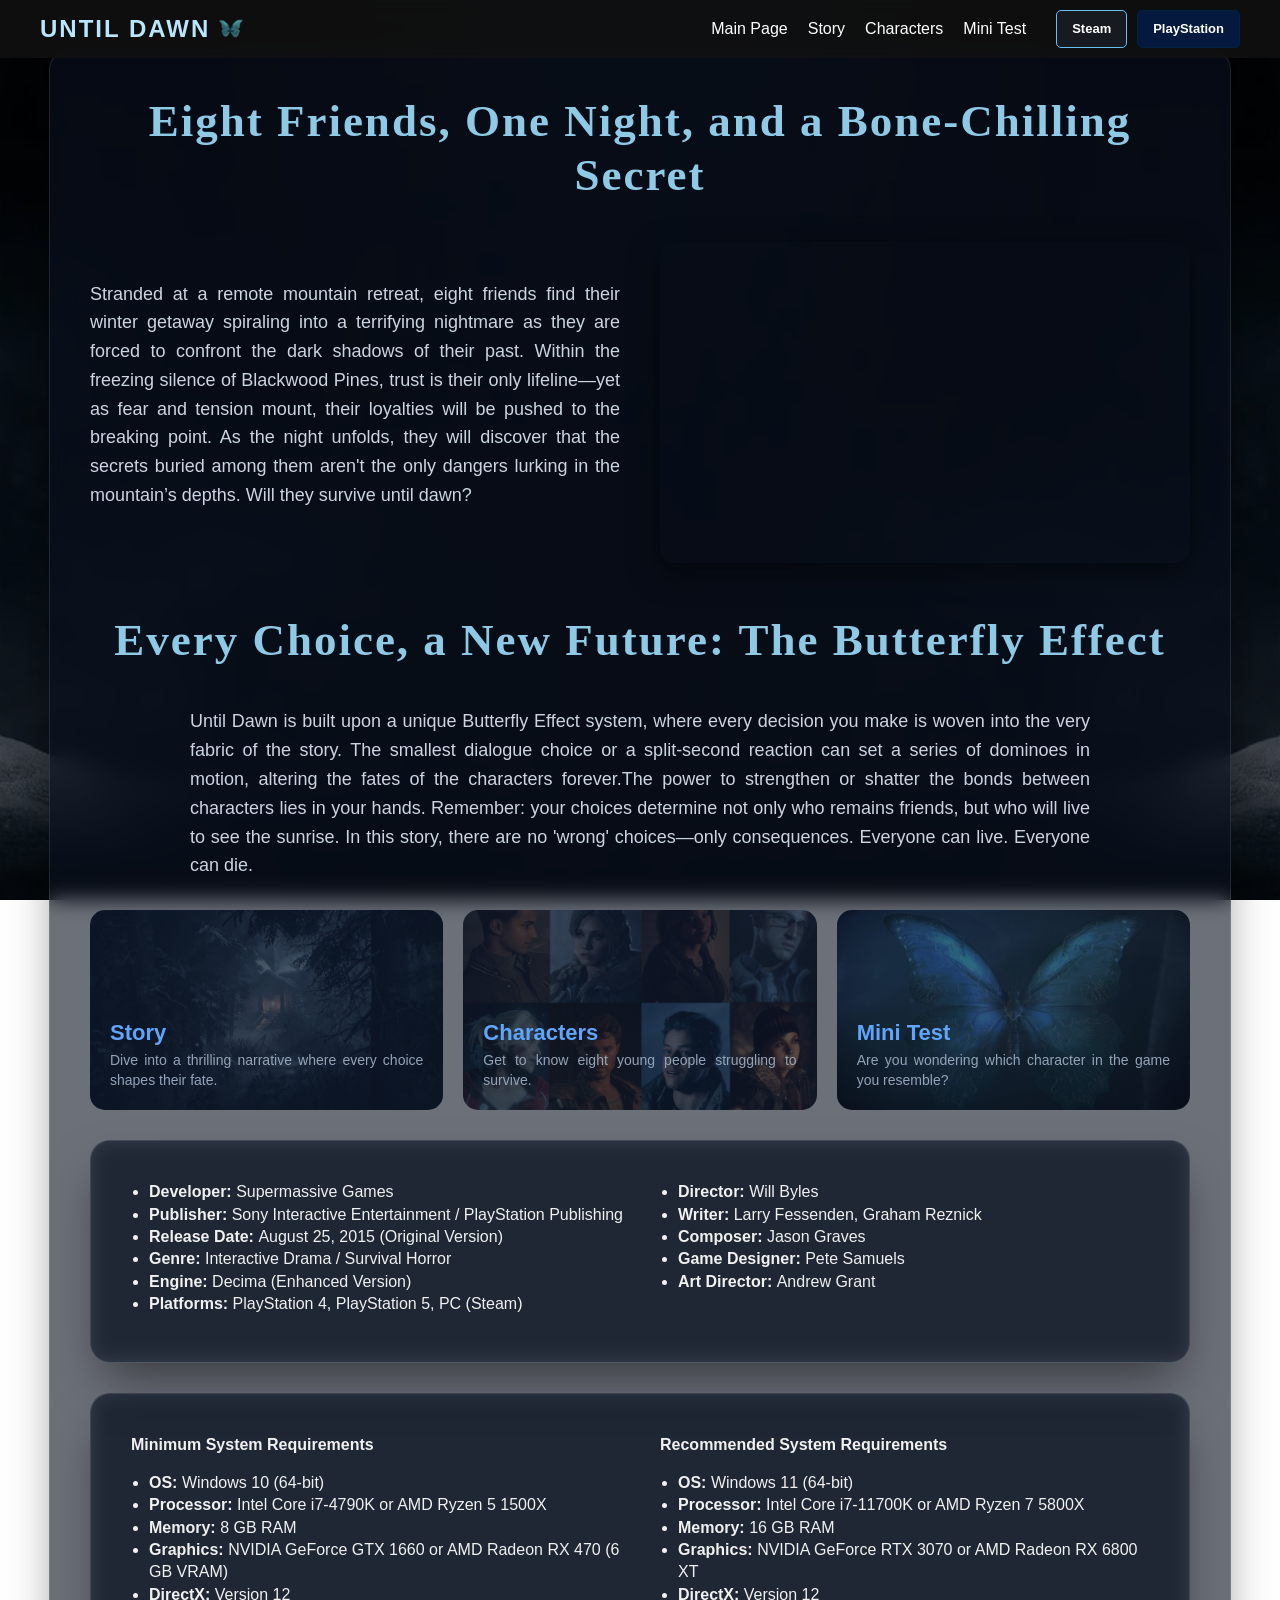
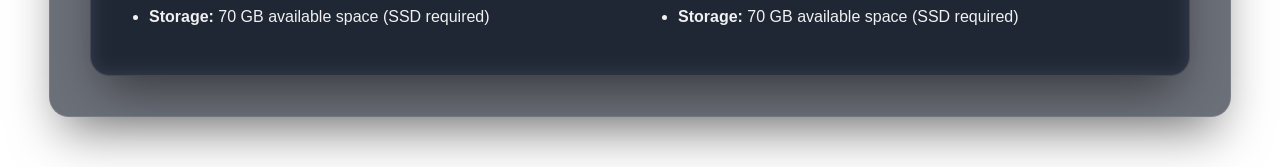
==== index.html @ 781516a4 "update" ====
<!DOCTYPE html>
<html>
    <head>
    <meta charset="UTF-8">
    <meta name="viewport" content="width=device-width, initial-scale=1.0">
    <link href="https://cdn.jsdelivr.net/npm/bootstrap@5.3.3/dist/css/bootstrap.min.css" rel="stylesheet">
    <link rel="stylesheet" type="text/css" href="proje.css">
    <title>Until Dawn🦋</title>
    </head>
    <body>
        <header class="navbar" id="main-nav">
            <div class="logo">UNTIL DAWN <img src="butterfly.png" alt="Butterfly" class="butterfly-icon"></div>
            <div class="nav-container">
                <nav>
                    <ul>
                        <li><a href="index.html">Main Page</a></li>
                        <li><a href="story.html">Story</a></li>
                        <li><a href="characters.html">Characters</a></li>
                        <li><a href="minitest.html">Mini Test</a></li>
                    </ul>
                </nav>
            
                <div class="store-buttons">
                    <a href="https://store.steampowered.com/app/2172010/Until_Dawn/" target="_blank" class="btn steam">Steam</a>
                    <a href="https://www.playstation.com/en-tr/games/until-dawn/" target="_blank" class="btn ps">PlayStation</a>
                </div>
            </div>
        </div>
    </header>

    <div class="overlay"></div> 
    <div class="anabolum">
        <header class="ust-kisim">
            <h1 class="baslik">Eight Friends, One Night, and a Bone-Chilling Secret</h1>
            <div class="icerik">
                <div class="yazi">
                    <p>Stranded at a remote mountain retreat, eight friends find their winter getaway spiraling into a terrifying nightmare as they are forced to confront the dark shadows of their past. Within the freezing silence of Blackwood Pines, trust is their only lifeline—yet as fear and tension mount, their loyalties will be pushed to the breaking point. As the night unfolds, they will discover that the secrets buried among them aren't the only dangers lurking in the mountain’s depths. Will they survive until dawn?</p>
                </div>
                <div class="video" style="position: relative; z-index: 9999;">
                    <iframe style="pointer-events: auto;" width="560" height="315" 
              src="https://www.youtube.com/embed/3NcF7EOnjow?si=ahENuAycl3XCady4" 
              title="YouTube video player" frameborder="0" 
               allow="accelerometer; autoplay; clipboard-write; encrypted-media; gyroscope; picture-in-picture; web-share" 
               referrerpolicy="strict-origin-when-cross-origin" allowfullscreen>
                    </iframe>
                </div>
            </div>
        </header>

        <header>
            <h1 class="baslik">Every Choice, a New Future: The Butterfly Effect</h1>
            <div class="hikaye">
                <p>Until Dawn is built upon a unique Butterfly Effect system, where every decision you make is woven into the very fabric of the story. The smallest dialogue choice or a split-second reaction can set a series of dominoes in motion, altering the fates of the characters forever.The power to strengthen or shatter the bonds between characters lies in your hands. Remember: your choices determine not only who remains friends, but who will live to see the sunrise. In this story, there are no 'wrong' choices—only consequences. Everyone can live. Everyone can die.</p>
            </div>
        </header>


        <div class="kart-konteynir">
            <a href="story.html" class="kart kart-hikaye">
                <div class="kart-icerik">
                    <h3>Story</h3>
                    <p>Dive into a thrilling narrative where every choice shapes their fate.</p>
                </div>
            </a>
            <a href="characters.html" class="kart kart-karakterler">
                <div class="kart-icerik">
                    <h3>Characters</h3>
                    <p>Get to know eight young people struggling to survive.</p>
                </div>
            </a>
            <a href="minitest.html" class="kart kart-mini-test">
                <div class="kart-icerik">
                    <h3>Mini Test</h3>
                    <p>Are you wondering which character in the game you resemble?</p>
                </div>
            </a>
        </div>
        <div class="altanabolum">
            <div class="altanasolbolum">
            <header>
                <ul >
                   <li><b>Developer: </b>Supermassive Games</li> 
                   <li><b>Publisher: </b>Sony Interactive Entertainment / PlayStation Publishing</li>
                   <li><b>Release Date: </b>August 25, 2015 (Original Version)</li>
                   <li><b>Genre: </b>Interactive Drama / Survival Horror</li>
                   <li><b>Engine: </b>Decima (Enhanced Version)</li>
                   <li><b>Platforms: </b>PlayStation 4, PlayStation 5, PC (Steam)</li>
                </ul>
            </header>
            </div>
            <div class="altanasagbolum">
                <header>
                    <ul>
                        <li><b>Director: </b> Will Byles</li>
                        <li><b>Writer: </b>Larry Fessenden, Graham Reznick</li>
                        <li><b>Composer: </b>Jason Graves</li>
                        <li><b>Game Designer: </b>Pete Samuels</li>
                        <li><b>Art Director: </b>Andrew Grant</li>
                    </ul>
                </header>
            </div>
        </div>
        <div class="altanabolum">
            <div class="altanasolbolum">
            <header>
                <p><strong>Minimum System Requirements</strong></p>
                <ul>
                    <li><b>OS: </b>Windows 10 (64-bit)</li>
                    <li><b>Processor: </b>Intel Core i7-4790K or AMD Ryzen 5 1500X</li>
                    <li><b>Memory: </b>8 GB RAM</li>
                    <li><b>Graphics: </b>NVIDIA GeForce GTX 1660 or AMD Radeon RX 470 (6 GB VRAM)</li>
                    <li><b>DirectX: </b>Version 12</li>
                    <li><b>Storage: </b>70 GB available space (SSD required)</li>
                </ul>
                </header>
                </div>
                 <div class="altanasagbolum">
                <header>
                    <p><strong>Recommended System Requirements</strong></p>
                    <ul>
                    <li><b>OS: </b>Windows 11 (64-bit)</li>
                    <li><b>Processor: </b>Intel Core i7-11700K or AMD Ryzen 7 5800X</li>
                    <li><b>Memory: </b>16 GB RAM</li>
                    <li><b>Graphics: </b>NVIDIA GeForce RTX 3070 or AMD Radeon RX 6800 XT</li>
                    <li><b>DirectX: </b>Version 12</li>
                    <li><b>Storage: </b>70 GB available space (SSD required)</li>
                </ul>
            </header>
        </div>
    </div>
</body>
</html>
---- proje.css ----
body {
    background-image: url("until dawn arka plan.jpeg");
    background-attachment: fixed;
    background-size: cover;
    background-position: center;
    background-repeat: no-repeat;
    margin: 0;
    min-height: 100vh;
    display: flex;
    justify-content: center;
    align-items: center;
    font-family: 'Segoe UI', Tahoma, Geneva, Verdana, sans-serif;
    line-height: 1.4;
}

p{
    text-align: justify;
}

h2{
    font-weight: 700;
}

.navbar {
    position: fixed;
    top: 0;
    width: 100%;
    display: flex;
    justify-content: space-between;
    align-items: center;
    padding: 10px 40px;
    background-color: rgba(18, 18, 18, 0.8); 
    backdrop-filter: blur(10px); 
    color: white;
    z-index: 1000;
    transition: all 0.4s ease;
    box-sizing: border-box;
}

.logo {
    font-size: 24px;
    font-weight: bold;
    letter-spacing: 2px;
    color: #BAE6FD; 
}

.butterfly-icon {
    width: 24px;
    height: auto;
    vertical-align: middle;
    margin-bottom: 4px; 
    transition: transform 0.3s ease;
}

.nav-container {
    display: flex;
    align-items: center;
    gap: 30px;
}

nav ul {
    list-style: none;
    display: flex;
    gap: 20px;
    margin: 0;
}

nav ul li a {
    color: white;
    text-decoration: none;
    font-weight: 500;
    transition: 0.3s;
}

nav ul li a:hover {
    color: #588aa4;
}

.store-buttons {
    display: flex;
    gap: 10px;
}

.btn {
    padding: 8px 15px;
    border-radius: 5px;
    text-decoration: none;
    color: white;
    font-size: 13px;
    font-weight: bold;
    transition: transform 0.3s ease;
}

.btn:hover {
    transform: scale(1.1); 
}

.steam { background-color: #171a21; border: 1px solid #66c0f4; }
.ps { background-color: #031b46da; border: 1px solid #02233f; }

.overlay {
    position: fixed;
    top: 0;
    left: 0;
    width: 100%;
    height: 100%;
    background: rgba(0, 0, 0, 0.6);
    z-index: -1;
}

.anabolum {
    width: 90%;
    max-width: 1100px;
    padding: 40px;
    box-sizing: content-box; /**/
    background: rgba(10, 18, 32, 0.6); 
    backdrop-filter: blur(10px);
    border: 1px solid rgba(255, 255, 255, 0.1);
    border-radius: 20px;
    box-shadow: 0 25px 50px -12px rgba(0, 0, 0, 0.5);
    color: #f1f1f1;
    align-self: flex-start;
    margin-top: 50px; 
    margin-bottom: 50px;
}

.altanabolum {
    width: 100%;
    max-width: 1100px;
    padding: 40px;
    background: rgba(14, 24, 40, 0.5);
    backdrop-filter: blur(10px); 
    border: 1px solid rgba(255, 255, 255, 0.1);
    border-radius: 20px;
    box-shadow: 0 25px 50px -12px rgba(0, 0, 0, 0.5);
    color: #f1f1f1;
    margin-top: 30px;
    display: grid;
    grid-template-columns: 1fr 1fr; 
    gap: 0;
}

.altanabolum ul {
    padding-left: 18px;   
    margin-top: 10;
    text-align: left;
    margin-bottom: 6px;
}

.altanasagbolum{
    padding-left: 20px;
}

.ust-kisim {
    text-align: center;
    margin-bottom: 50px;
}

.icerik {
    display: flex;
    flex-direction: row;
    gap: 40px;
    align-items: center;
    justify-content: space-between;
}

.baslik {
    text-align: center;
    font-size: 45px;
    font-weight: 700;
    color: #8ecae6;
    font-family: 'Georgia', serif;
    letter-spacing: 2px;
    margin-top: 3px;
    margin-bottom: 40px;

}

.yazi {
    width: 50%;
}

.yazi p {
    font-size: 18px;
    color: #cbd5e1;
    line-height: 1.6;
}

.video {
    width: 50%;
    border-radius: 15px;
    overflow: hidden; 
    box-shadow: 0 10px 30px rgba(0, 0, 0, 0.5);
}

.video iframe {
    width: 100%;
    height: 315px;
    pointer-events: none; 
    transform: scale(1.2);
}

.hikaye p {
    font-size: 18px;
    color: #cbd5e1;
    line-height: 1.6;
    max-width: 900px;
    margin: 0 auto;
}

.kart-konteynir {
    display: grid;
    grid-template-columns: repeat(auto-fit, minmax(250px, 1fr));
    gap: 20px;
    margin-top: 30px;
}

.kart {
    text-decoration: none;
    color: inherit;
    background: rgba(255, 255, 255, 0.05);
    border: none;
    border-radius: 15px;
    transition: all 0.3s ease;
    overflow: hidden;
    display: flex;
    align-items: flex-end;
    height: 200px;
    padding: 20px;
}

.kart-hikaye {
    background-image: linear-gradient(rgba(15, 23, 42, 0.65), rgba(15, 23, 42, 0.65)), url('story image.jpeg');
    background-size: cover;
    background-position: center; 
    background-repeat: no-repeat; 
}

.kart-karakterler {
    background-image: linear-gradient(rgba(15, 23, 42, 0.7),rgba(15, 23, 42, 0.7)), url('characters.jpeg');
    background-size: cover; 
    background-position: center; 
    background-repeat: no-repeat;
}

.kart-mini-test {
    background-image: linear-gradient(rgba(15, 23, 42, 0.6), rgba(15, 23, 42, 0.6)), url('untildawnbutterfly.jpg');
    background-size: cover; 
    background-position: center; 
    background-repeat: no-repeat; 
}

.kart:hover {
    background: rgba(255, 255, 255, 0.15);
    transform: translateY(-10px);
    border-color: #3b82f6;
    box-shadow: 0 10px 20px rgba(0, 0, 0, 0.4);
}

.kart h3 {
    font-weight: 700;
    margin: 0 0 5px 0;
    font-size: 22px;
    color: #60a5fa;
}

.kart p {
    margin: 0;
    font-size: 14px;
    color: #94a3b8;
}

.karakter-listesi {
    max-width: 1050px;
    margin: 0 auto;
    display: flex;
    flex-direction: column;
    gap: 40px;
    padding: 20px;
}

.karakter-karti {
    max-width: 1050px;
    display: flex; 
    align-items: center;
    gap: 30px;
    background: rgba(15, 23, 42, 0.8);
    padding: 20px;
    border-radius: 20px;
    color: white;
    scroll-margin-top: 150px;
    scroll-behavior: smooth;
}

.karakter-karti:nth-child(even) {
    flex-direction: row-reverse; 
}

.karakter-resim-alani {
    width: 40%; 
}

.karakter-resim-alani img {
    flex-shrink: 0;
    width: 100%; 
    height:360px;
    border-radius: 15px; 
    box-shadow: 0 10px 20px rgba(0, 0, 0, 0.5); 
}

.karakter-bilgi-alani {
    width: 60%;
}

.karakter-bilgi-alani h2 {
    color: #22D3EE;
    font-size: 32px;
    margin-top: 0;
}

.karakter-grid {
    display: grid;
    grid-template-columns: repeat(4, 1fr); 
    gap: 20px;
    list-style-type: none; 
    padding: 0;
}

.karakter-grid li {
    padding: 10px;
    text-align: center;
    border-radius: 8px;
}

.karakter-grid img {
    margin-bottom: 20px;
    width: 100%;
    height: auto;
    border-radius: 8px;
}

.story{
  width:100%;
  display:flex;
  align-items:flex-start;
  gap:50px;
  margin-bottom:40px;
}

.story p{
    text-align: justify;
    width:70%;
    margin:0;
    line-height:1.6;
}

.story img{
    width:25%;
    height:auto;
    display:block;
}

.question-block {
    margin-bottom: 30px;
    padding-bottom: 20px;
    border-bottom: 1px solid #444;
}

.question-text {
    font-size: 20px;
    font-weight: 700;
    color: #cbd5e1;
    margin-bottom: 15px;
}

.answer-label {
    display: block;
    background-color: #222;
    color: white;
    padding: 12px;
    margin: 8px 0;
    border-radius: 5px;
    cursor: pointer;
    border: 1px solid transparent;
    transition: 0.2s;
}

.answer-label input[type="radio"] {
    display: none; 
}

.answer-label:has(input[type="radio"]:checked) {
    background-color: #005f5f;
    border: 1px solid rgb(150, 200, 220);
}

#character-description {
    display: flex;
    gap: 25px;
    align-items: center;
    margin-top: 15px;
}

#character-image {
    width: 250px;
    border-radius: 15px;
}

#character-info {
    flex: 1;
    text-align: left;
}

.test-icerik {
    display: flex;
    flex-direction: column;
    align-items: center;
    gap: 20px;
    text-align: center;
}
.test-icerik img {
    width: 100%;
    max-width: 600px;   
    border-radius: 10px;
}
.quiz-text{
    width: 60%;
    text-align: center;
    font-family: Arial, sans-serif;
    font-size: large;

}

@media (max-width: 768px) {

    .icerik {
        flex-direction: column;
    }

    .yazi, .video {
        width: 100%;
    }

    .altanabolum {
        grid-template-columns: 1fr;
    }

    .story {
        flex-direction: column;
    }

    .story p, .story img {
        width: 100%;
    }

    .kart-konteynir {
        display: grid;
        grid-template-columns: 1fr !important;
        gap: 15px;
        width: 100%;
        padding: 0 10px;
    }

    .nav-container {
        flex-direction: column;
        gap: 5px;
    }

    .nav-container a {
        font-size: 14px;
    }

}
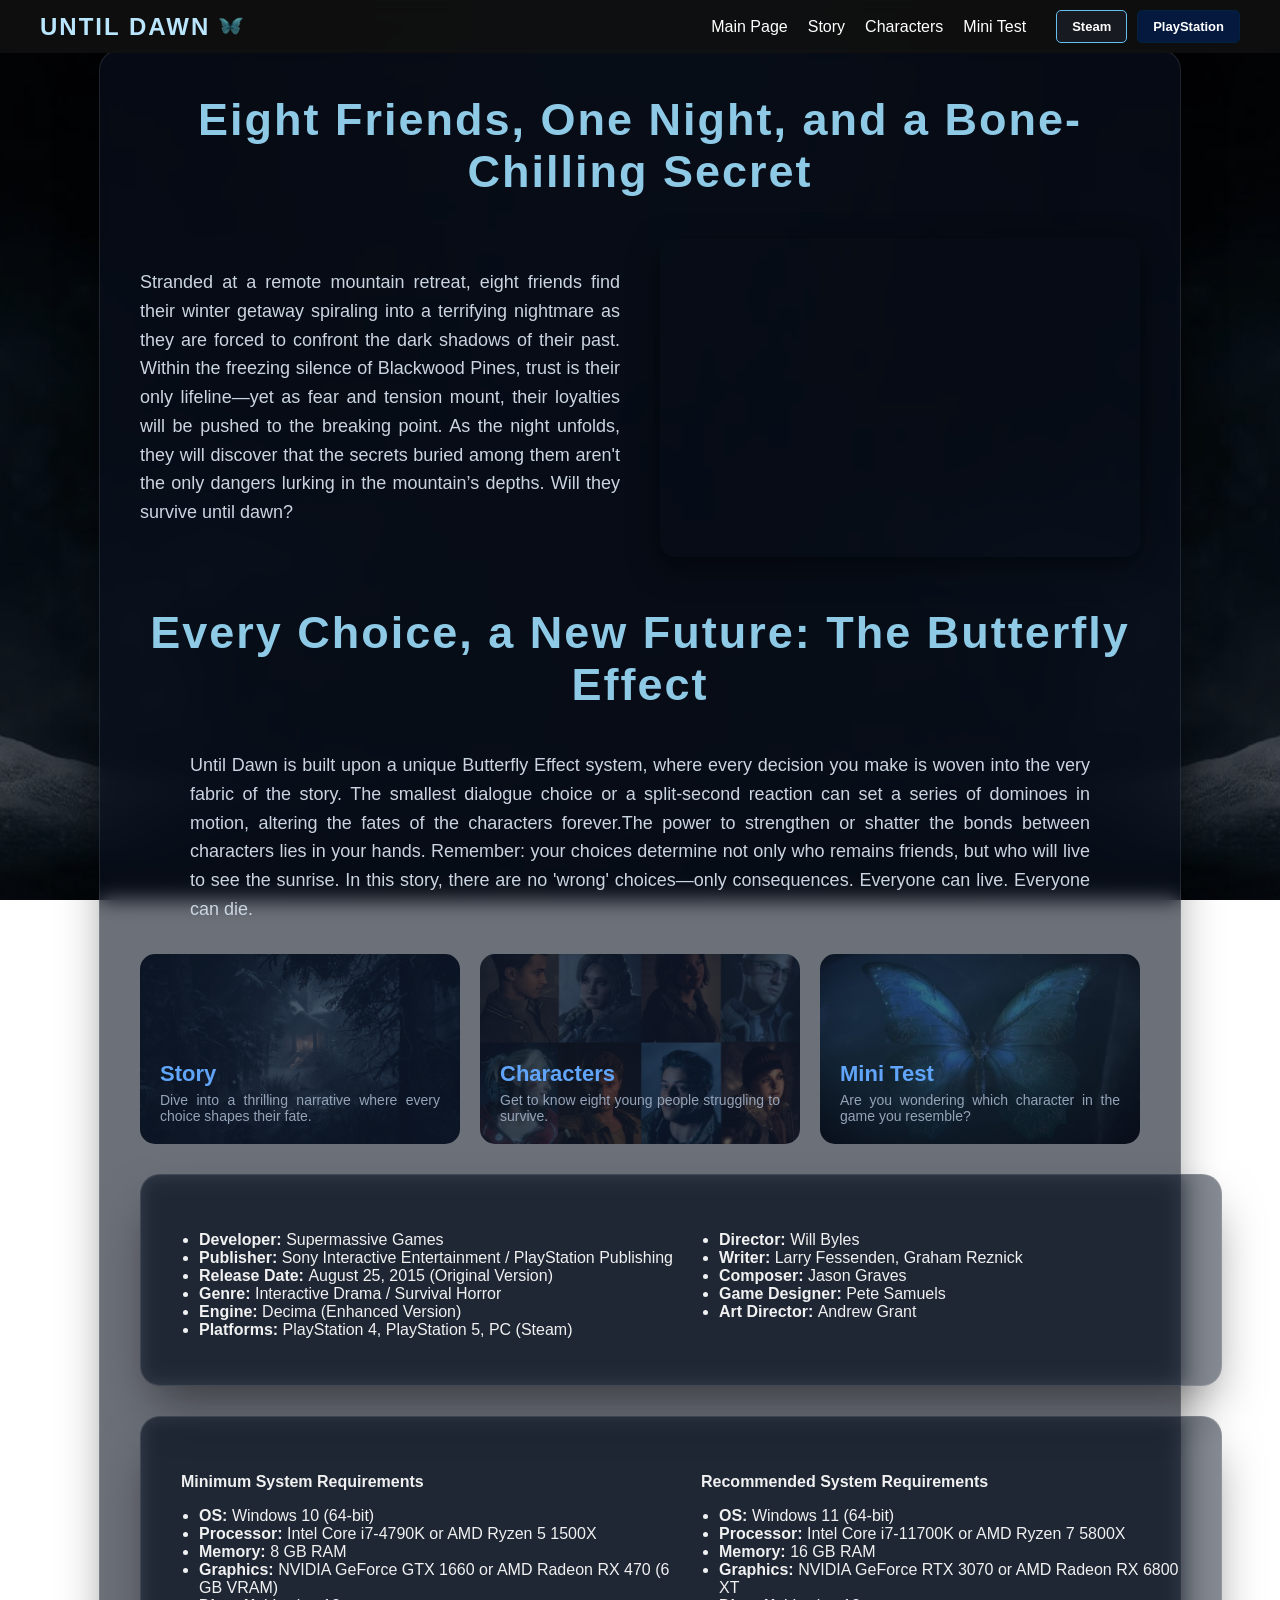
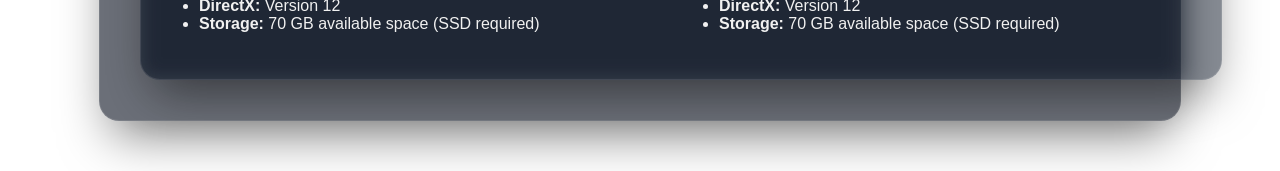
==== commit bad7ee10: "update" ====
--- a/index.html
+++ b/index.html
@@ -3,7 +3,6 @@
     <head>
     <meta charset="UTF-8">
     <meta name="viewport" content="width=device-width, initial-scale=1.0">
-    <link href="https://cdn.jsdelivr.net/npm/bootstrap@5.3.3/dist/css/bootstrap.min.css" rel="stylesheet">
     <link rel="stylesheet" type="text/css" href="proje.css">
     <title>Until Dawn🦋</title>
     </head>
--- a/proje.css
+++ b/proje.css
@@ -10,17 +10,10 @@
     justify-content: center;
     align-items: center;
     font-family: 'Segoe UI', Tahoma, Geneva, Verdana, sans-serif;
-    line-height: 1.4;
-}
-
+}
 p{
     text-align: justify;
 }
-
-h2{
-    font-weight: 700;
-}
-
 .navbar {
     position: fixed;
     top: 0;
@@ -29,7 +22,7 @@
     justify-content: space-between;
     align-items: center;
     padding: 10px 40px;
-    background-color: rgba(18, 18, 18, 0.8); 
+    background-color: rgba(18, 18, 18, 0.8);
     backdrop-filter: blur(10px); 
     color: white;
     z-index: 1000;
@@ -92,7 +85,7 @@
 }
 
 .btn:hover {
-    transform: scale(1.1); 
+    transform: scale(1.1);
 }
 
 .steam { background-color: #171a21; border: 1px solid #66c0f4; }
@@ -109,12 +102,11 @@
 }
 
 .anabolum {
-    width: 90%;
-    max-width: 1100px;
+    width: 100%;
+    max-width: 1000px;
     padding: 40px;
-    box-sizing: content-box; /**/
     background: rgba(10, 18, 32, 0.6); 
-    backdrop-filter: blur(10px);
+    backdrop-filter: blur(10px); /* Cam efekti */
     border: 1px solid rgba(255, 255, 255, 0.1);
     border-radius: 20px;
     box-shadow: 0 25px 50px -12px rgba(0, 0, 0, 0.5);
@@ -126,31 +118,28 @@
 
 .altanabolum {
     width: 100%;
-    max-width: 1100px;
+    max-width: 1000px;
     padding: 40px;
     background: rgba(14, 24, 40, 0.5);
-    backdrop-filter: blur(10px); 
+    backdrop-filter: blur(10px); /* Cam efekti */
     border: 1px solid rgba(255, 255, 255, 0.1);
     border-radius: 20px;
     box-shadow: 0 25px 50px -12px rgba(0, 0, 0, 0.5);
     color: #f1f1f1;
     margin-top: 30px;
     display: grid;
-    grid-template-columns: 1fr 1fr; 
-    gap: 0;
-}
-
+    grid-template-columns: 1fr 1fr;
+    gap: 0; 
+}
 .altanabolum ul {
     padding-left: 18px;   
     margin-top: 10;
     text-align: left;
     margin-bottom: 6px;
 }
-
 .altanasagbolum{
     padding-left: 20px;
 }
-
 .ust-kisim {
     text-align: center;
     margin-bottom: 50px;
@@ -167,13 +156,11 @@
 .baslik {
     text-align: center;
     font-size: 45px;
-    font-weight: 700;
     color: #8ecae6;
-    font-family: 'Georgia', serif;
+    font-family: Arial, sans-serif;
     letter-spacing: 2px;
     margin-top: 3px;
     margin-bottom: 40px;
-
 }
 
 .yazi {
@@ -195,7 +182,7 @@
 
 .video iframe {
     width: 100%;
-    height: 315px;
+    height: 315px; 
     pointer-events: none; 
     transform: scale(1.2);
 }
@@ -225,8 +212,15 @@
     overflow: hidden;
     display: flex;
     align-items: flex-end;
-    height: 200px;
+    height: 150px;
     padding: 20px;
+}
+
+.kart-karakterler {
+    background-image: linear-gradient(rgba(15, 23, 42, 0.7),rgba(15, 23, 42, 0.7)), url('characters.jpeg');
+    background-size: cover; 
+    background-position: center; 
+    background-repeat: no-repeat;
 }
 
 .kart-hikaye {
@@ -236,13 +230,6 @@
     background-repeat: no-repeat; 
 }
 
-.kart-karakterler {
-    background-image: linear-gradient(rgba(15, 23, 42, 0.7),rgba(15, 23, 42, 0.7)), url('characters.jpeg');
-    background-size: cover; 
-    background-position: center; 
-    background-repeat: no-repeat;
-}
-
 .kart-mini-test {
     background-image: linear-gradient(rgba(15, 23, 42, 0.6), rgba(15, 23, 42, 0.6)), url('untildawnbutterfly.jpg');
     background-size: cover; 
@@ -253,12 +240,11 @@
 .kart:hover {
     background: rgba(255, 255, 255, 0.15);
     transform: translateY(-10px);
-    border-color: #3b82f6;
+    border-color: #3b82f6; 
     box-shadow: 0 10px 20px rgba(0, 0, 0, 0.4);
 }
 
 .kart h3 {
-    font-weight: 700;
     margin: 0 0 5px 0;
     font-size: 22px;
     color: #60a5fa;
@@ -271,7 +257,7 @@
 }
 
 .karakter-listesi {
-    max-width: 1050px;
+    max-width: 1000px;
     margin: 0 auto;
     display: flex;
     flex-direction: column;
@@ -280,7 +266,6 @@
 }
 
 .karakter-karti {
-    max-width: 1050px;
     display: flex; 
     align-items: center;
     gap: 30px;
@@ -292,8 +277,9 @@
     scroll-behavior: smooth;
 }
 
+
 .karakter-karti:nth-child(even) {
-    flex-direction: row-reverse; 
+    flex-direction: row-reverse;
 }
 
 .karakter-resim-alani {
@@ -301,9 +287,8 @@
 }
 
 .karakter-resim-alani img {
-    flex-shrink: 0;
     width: 100%; 
-    height:360px;
+    height:360;
     border-radius: 15px; 
     box-shadow: 0 10px 20px rgba(0, 0, 0, 0.5); 
 }
@@ -317,26 +302,25 @@
     font-size: 32px;
     margin-top: 0;
 }
-
 .karakter-grid {
-    display: grid;
-    grid-template-columns: repeat(4, 1fr); 
-    gap: 20px;
-    list-style-type: none; 
-    padding: 0;
+  display: grid;
+  grid-template-columns: repeat(4, 1fr); 
+  gap: 20px;
+  list-style-type: none; 
+  padding: 0;
 }
 
 .karakter-grid li {
-    padding: 10px;
-    text-align: center;
-    border-radius: 8px;
+  padding: 10px;
+  text-align: center;
+  border-radius: 8px;
 }
 
 .karakter-grid img {
-    margin-bottom: 20px;
-    width: 100%;
-    height: auto;
-    border-radius: 8px;
+  width: 100%;
+  height: auto;
+  border-radius: 8px;
+  transition: transform 0.3s ease;
 }
 
 .story{
@@ -347,51 +331,46 @@
   margin-bottom:40px;
 }
 
+
 .story p{
     text-align: justify;
-    width:70%;
-    margin:0;
-    line-height:1.6;
-}
+  width:70%;
+  margin:0;
+  line-height:1.6;
+}
+
 
 .story img{
-    width:25%;
-    height:auto;
-    display:block;
-}
-
+  width:25%;
+  height:auto;
+  display:block;
+}
 .question-block {
-    margin-bottom: 30px;
-    padding-bottom: 20px;
-    border-bottom: 1px solid #444;
-}
-
-.question-text {
-    font-size: 20px;
-    font-weight: 700;
-    color: #cbd5e1;
-    margin-bottom: 15px;
+  margin-bottom: 30px;
+  padding-bottom: 20px;
+  border-bottom: 1px solid #444;
 }
 
 .answer-label {
-    display: block;
-    background-color: #222;
-    color: white;
-    padding: 12px;
-    margin: 8px 0;
-    border-radius: 5px;
-    cursor: pointer;
-    border: 1px solid transparent;
-    transition: 0.2s;
-}
+  display: block;
+  background-color: #222;
+  color: white;
+  padding: 12px;
+  margin: 8px 0;
+  border-radius: 5px;
+  cursor: pointer;
+  border: 1px solid transparent;
+  transition: 0.2s;
+}
+
 
 .answer-label input[type="radio"] {
-    display: none; 
+  display: none; 
 }
 
 .answer-label:has(input[type="radio"]:checked) {
-    background-color: #005f5f;
-    border: 1px solid rgb(150, 200, 220);
+  background-color: #005f5f;
+  border: 1px solid rgb(150, 200, 220);
 }
 
 #character-description {
@@ -431,43 +410,273 @@
 
 }
 
-@media (max-width: 768px) {
+@media (max-width: 992px) {
+
+    .baslik {
+        font-size: 34px;
+    }
 
     .icerik {
         flex-direction: column;
+        gap: 20px;
     }
 
     .yazi, .video {
         width: 100%;
     }
 
+    .yazi p {
+        font-size: 16px;
+    }
+
+
+    .video iframe {
+        height: 200px;
+    }
+
     .altanabolum {
+        grid-template-columns: 1fr !important;
+        padding: 20px;
+        gap: 15px;
+    }
+
+    .altanasolbolum,
+    .altanasagbolum {
+        padding: 0;
+    }
+
+    .altanabolum ul {
+        font-size: 14px;
+        line-height: 1.6;
+    }
+
+    .altanabolum p {
+        font-size: 16px;
+        text-align: center;
+    }
+
+     .kart-konteynir {
         grid-template-columns: 1fr;
+    }
+
+    .karakter-grid {
+        grid-template-columns: repeat(2, 1fr);
+    }
+
+    .test-icerik {
+        gap: 15px;
+    }
+
+    .quiz-text {
+        width: 80%;
+    }
+
+    #character-image {
+        width: 250px;
+    }
+
+     #character-description {
+        display: flex;
+        flex-direction: row;
+        gap: 20px;
+        align-items: center;
+    }
+
+    #character-info {
+        text-align: left;
+    }
+}
+    
+@media (max-width: 768px) {
+
+    body {
+        background-image: none !important;
+        background-color: #0a1220;
+        align-items: flex-start;
+    }
+
+    .navbar {
+        flex-direction: column;
+        align-items: center;
+        padding: 10px 15px;
+        gap: 10px;
+    }
+
+    .nav-container {
+        flex-direction: column;
+        align-items: center;
+        gap: 10px;
+        width: 100%;
+    }
+
+    nav ul {
+        flex-direction: row;
+        flex-wrap: wrap;
+        justify-content: center;
+        gap: 10px;
+    }
+
+    .store-buttons {
+        justify-content: center;
+    }
+
+    .anabolum {
+        margin-top: 120px;
+        padding: 20px;
+    }
+
+    .baslik {
+        font-size: 24px;
+        line-height: 1.3;
+        text-align: center;
+        letter-spacing: 1px;
+    }
+
+    .icerik {
+        flex-direction: column;
+        gap: 20px;
+    }
+
+    .yazi, .video {
+        width: 100%;
+    }
+
+    .yazi p {
+        font-size: 16px;
+    }
+
+    .video iframe {
+        height: 250px;
+    }
+
+    .kart-konteynir {
+        grid-template-columns: 1fr;
+    }
+
+    .altanabolum {
+        grid-template-columns: 1fr !important;
+        padding: 20px;
+        gap: 15px;
+    }
+
+    .altanasolbolum,
+    .altanasagbolum {
+        padding: 0;
+    }
+
+    .altanabolum ul {
+        font-size: 14px;
+        line-height: 1.6;
+    }
+
+    .altanabolum p {
+        font-size: 16px;
+        text-align: center;
     }
 
     .story {
         flex-direction: column;
-    }
-
-    .story p, .story img {
-        width: 100%;
-    }
-
-    .kart-konteynir {
-        display: grid;
-        grid-template-columns: 1fr !important;
+        align-items: center;
         gap: 15px;
-        width: 100%;
-        padding: 0 10px;
-    }
-
-    .nav-container {
+    }
+
+    .story img {
+        width: 100%;
+        height: auto;
+        border-radius: 10px;
+    }
+
+    .story p {
+        width: 100%;
+        text-align: justify;
+        font-size: 15px;
+    }
+
+    .karakter-grid {
+        grid-template-columns: repeat(3, 1fr) !important;
+        gap: 10px;
+    }
+
+    .karakter-grid img {
+        width: 100%;
+    }
+
+    .karakter-karti {
+        flex-direction: column !important;
+        align-items: center;
+        text-align: center;
+        gap: 15px;
+    }
+
+    .karakter-resim-alani {
+        width: 100% !important;
+    }
+
+    .karakter-resim-alani img {
+        width: 100%;
+        height: auto !important;
+        max-height: 300px;
+    }
+
+    .karakter-bilgi-alani {
+        width: 100% !important;
+    }
+
+    .karakter-bilgi-alani h2 {
+        font-size: 24px;
+    }
+
+    .quiz-text {
+        width: 100%;
+        font-size: 15px;
+    }
+
+    .test-icerik {
         flex-direction: column;
-        gap: 5px;
-    }
-
-    .nav-container a {
+        align-items: center;
+    }
+
+    .orta-resim img {
+        width: 100%;
+        max-width: 350px;
+        height: auto;
+        border-radius: 10px;
+    }
+
+    .question-text {
+        font-size: 18px;
+    }
+
+    .answer-label {
         font-size: 14px;
-    }
-
-}
+        padding: 10px;
+    }
+
+    #character-description {
+        display: flex;
+        flex-direction: column;
+        align-items: center;
+        gap: 15px;
+    }
+
+    #character-image {
+        width: 180px !important;
+        height: auto;
+    }
+
+    #character-info {
+        font-size: 15px;
+        text-align: justify;
+    }
+
+    #result-container {
+        padding: 15px;
+        text-align: center;
+    }
+
+    #result-container h2,
+    #result-container h3 {
+        font-size: 20px;
+        text-align: center;
+    }
+}
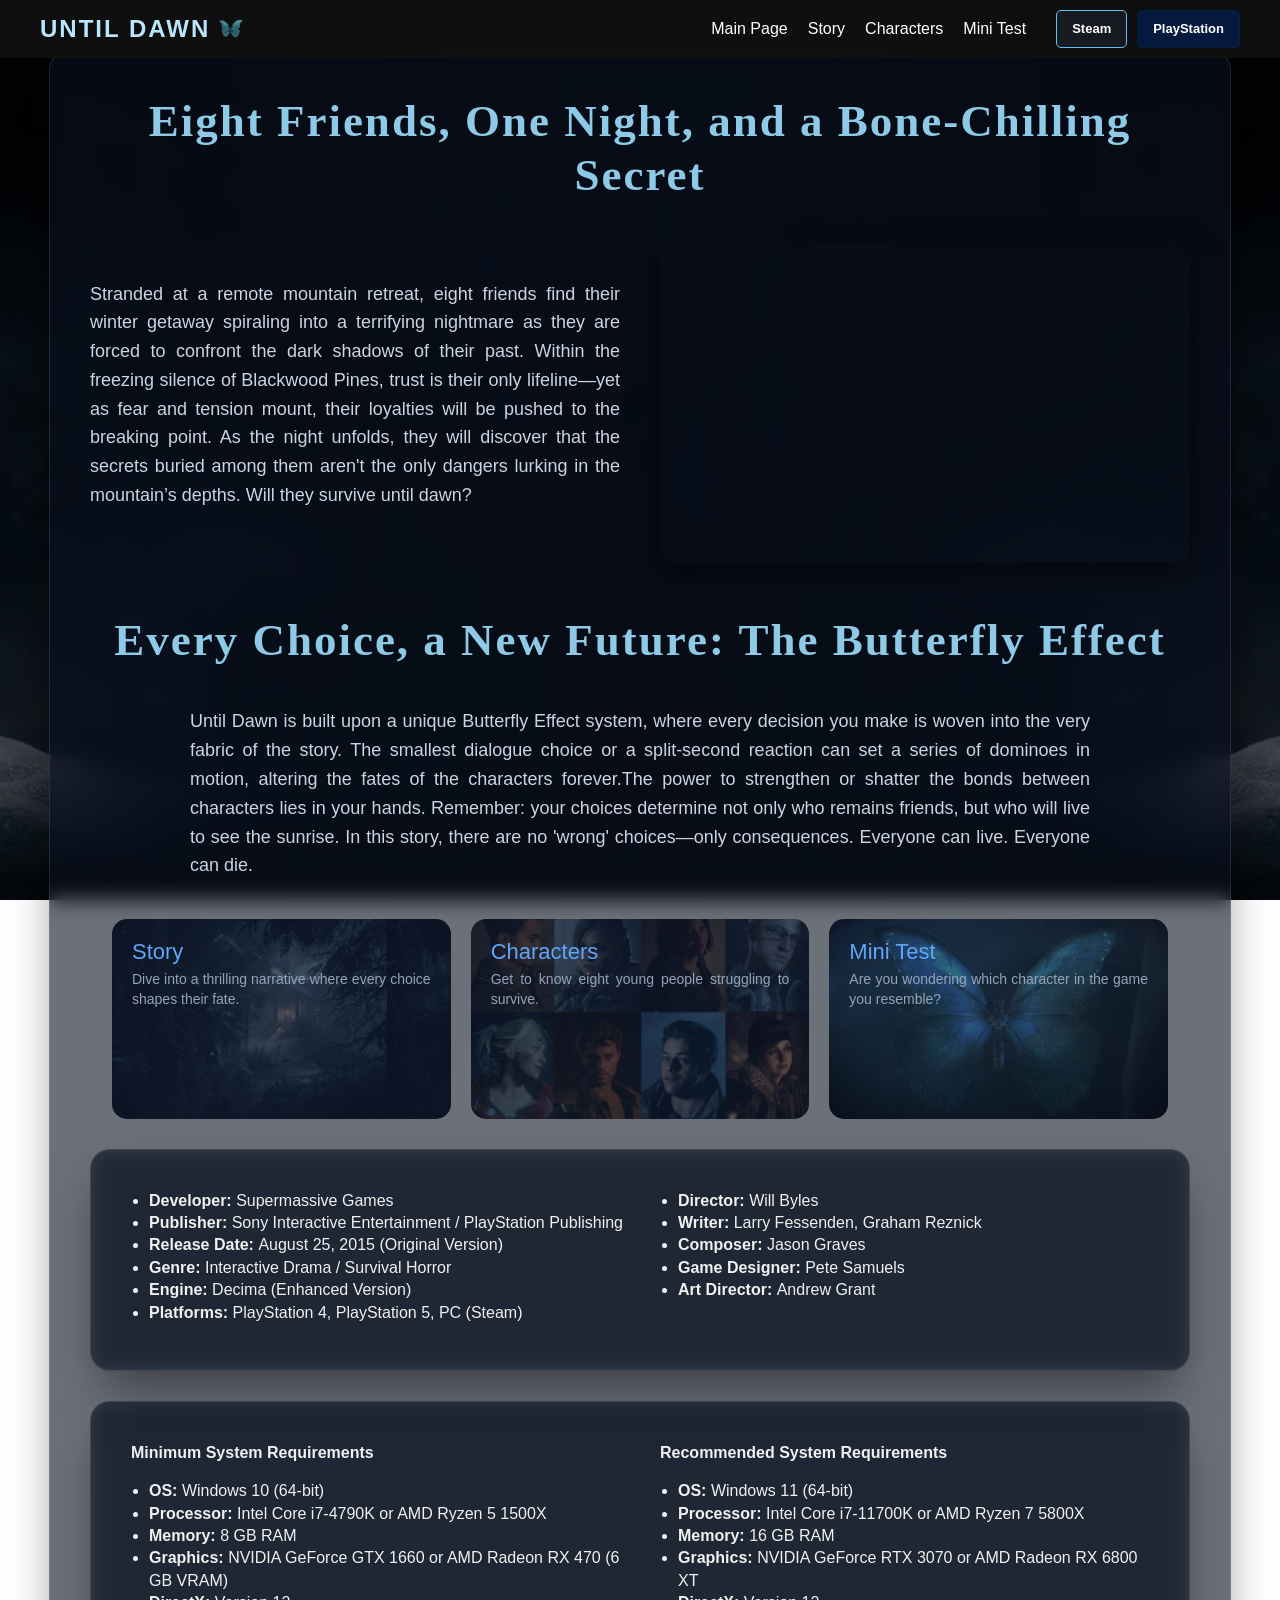
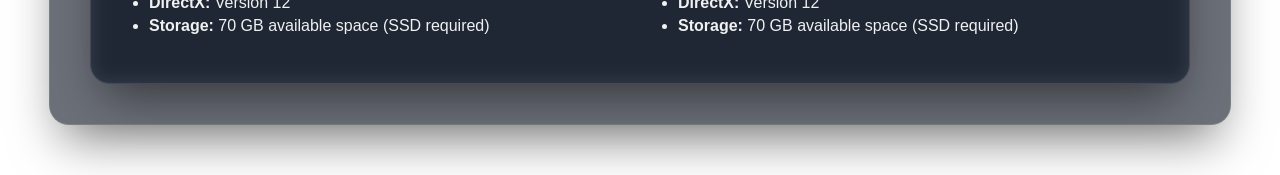
==== commit ac909a18: "update" ====
--- a/index.html
+++ b/index.html
@@ -1,28 +1,28 @@
 <!DOCTYPE html>
 <html>
-    <head>
+<head>
     <meta charset="UTF-8">
     <meta name="viewport" content="width=device-width, initial-scale=1.0">
+    <link href="https://cdn.jsdelivr.net/npm/bootstrap@5.3.3/dist/css/bootstrap.min.css" rel="stylesheet">
     <link rel="stylesheet" type="text/css" href="proje.css">
     <title>Until Dawn🦋</title>
-    </head>
-    <body>
-        <header class="navbar" id="main-nav">
-            <div class="logo">UNTIL DAWN <img src="butterfly.png" alt="Butterfly" class="butterfly-icon"></div>
-            <div class="nav-container">
-                <nav>
-                    <ul>
-                        <li><a href="index.html">Main Page</a></li>
-                        <li><a href="story.html">Story</a></li>
-                        <li><a href="characters.html">Characters</a></li>
-                        <li><a href="minitest.html">Mini Test</a></li>
-                    </ul>
-                </nav>
+</head>
+<body>
+     <header class="navbar" id="main-nav">
+        <div class="logo">UNTIL DAWN <img src="butterfly.png" alt="Butterfly" class="butterfly-icon"></div>
+        <div class="nav-container">
+            <nav>
+                <ul>
+                    <li><a href="index.html">Main Page</a></li>
+                    <li><a href="story.html">Story</a></li>
+                    <li><a href="characters.html">Characters</a></li>
+                    <li><a href="minitest.html">Mini Test</a></li>
+                </ul>
+            </nav>
             
-                <div class="store-buttons">
-                    <a href="https://store.steampowered.com/app/2172010/Until_Dawn/" target="_blank" class="btn steam">Steam</a>
-                    <a href="https://www.playstation.com/en-tr/games/until-dawn/" target="_blank" class="btn ps">PlayStation</a>
-                </div>
+            <div class="store-buttons">
+                <a href="https://store.steampowered.com/app/2172010/Until_Dawn/" target="_blank" class="btn steam">Steam</a>
+                <a href="https://www.playstation.com/en-tr/games/until-dawn/" target="_blank" class="btn ps">PlayStation</a>
             </div>
         </div>
     </header>
@@ -36,12 +36,8 @@
                     <p>Stranded at a remote mountain retreat, eight friends find their winter getaway spiraling into a terrifying nightmare as they are forced to confront the dark shadows of their past. Within the freezing silence of Blackwood Pines, trust is their only lifeline—yet as fear and tension mount, their loyalties will be pushed to the breaking point. As the night unfolds, they will discover that the secrets buried among them aren't the only dangers lurking in the mountain’s depths. Will they survive until dawn?</p>
                 </div>
                 <div class="video" style="position: relative; z-index: 9999;">
-                    <iframe style="pointer-events: auto;" width="560" height="315" 
-              src="https://www.youtube.com/embed/3NcF7EOnjow?si=ahENuAycl3XCady4" 
-              title="YouTube video player" frameborder="0" 
-               allow="accelerometer; autoplay; clipboard-write; encrypted-media; gyroscope; picture-in-picture; web-share" 
-               referrerpolicy="strict-origin-when-cross-origin" allowfullscreen>
-                    </iframe>
+              <iframe width="560" height="315" src="https://www.youtube.com/embed/NdWelbl9B9w?si=RK4Y2xoYTSqn9vkt" title="YouTube video player" frameborder="0" allow="accelerometer; autoplay; clipboard-write; encrypted-media; gyroscope; picture-in-picture; web-share" referrerpolicy="strict-origin-when-cross-origin" allowfullscreen></iframe>
+               
                 </div>
             </div>
         </header>
@@ -52,29 +48,41 @@
                 <p>Until Dawn is built upon a unique Butterfly Effect system, where every decision you make is woven into the very fabric of the story. The smallest dialogue choice or a split-second reaction can set a series of dominoes in motion, altering the fates of the characters forever.The power to strengthen or shatter the bonds between characters lies in your hands. Remember: your choices determine not only who remains friends, but who will live to see the sunrise. In this story, there are no 'wrong' choices—only consequences. Everyone can live. Everyone can die.</p>
             </div>
         </header>
+<br>
 
+        <div class="container kart-konteynir">
+  <div class="row g-3">
+    
+    <div class="col-12 col-md-4">
+      <a href="story.html" class="kart kart-hikaye d-block">
+        <div class="kart-icerik">
+          <h3>Story</h3>
+          <p>Dive into a thrilling narrative where every choice shapes their fate.</p>
+        </div>
+      </a>
+    </div>
 
-        <div class="kart-konteynir">
-            <a href="story.html" class="kart kart-hikaye">
-                <div class="kart-icerik">
-                    <h3>Story</h3>
-                    <p>Dive into a thrilling narrative where every choice shapes their fate.</p>
-                </div>
-            </a>
-            <a href="characters.html" class="kart kart-karakterler">
-                <div class="kart-icerik">
-                    <h3>Characters</h3>
-                    <p>Get to know eight young people struggling to survive.</p>
-                </div>
-            </a>
-            <a href="minitest.html" class="kart kart-mini-test">
-                <div class="kart-icerik">
-                    <h3>Mini Test</h3>
-                    <p>Are you wondering which character in the game you resemble?</p>
-                </div>
-            </a>
+    <div class="col-12 col-md-4">
+      <a href="characters.html" class="kart kart-karakterler d-block">
+        <div class="kart-icerik">
+          <h3>Characters</h3>
+          <p>Get to know eight young people struggling to survive.</p>
         </div>
-        <div class="altanabolum">
+      </a>
+    </div>
+
+    <div class="col-12 col-md-4">
+      <a href="minitest.html" class="kart kart-mini-test d-block">
+        <div class="kart-icerik">
+          <h3>Mini Test</h3>
+          <p>Are you wondering which character in the game you resemble?</p>
+        </div>
+      </a>
+    </div>
+
+  </div>
+</div>
+        <div class="container altanabolum">
             <div class="altanasolbolum">
             <header>
                 <ul >
@@ -99,7 +107,7 @@
                 </header>
             </div>
         </div>
-        <div class="altanabolum">
+        <div class="container altanabolum">
             <div class="altanasolbolum">
             <header>
                 <p><strong>Minimum System Requirements</strong></p>
@@ -124,8 +132,9 @@
                     <li><b>DirectX: </b>Version 12</li>
                     <li><b>Storage: </b>70 GB available space (SSD required)</li>
                 </ul>
-            </header>
-        </div>
+                </header>
+                </div>
+                </div>
     </div>
 </body>
 </html>
--- a/proje.css
+++ b/proje.css
@@ -10,10 +10,17 @@
     justify-content: center;
     align-items: center;
     font-family: 'Segoe UI', Tahoma, Geneva, Verdana, sans-serif;
-}
+    line-height: 1.4;
+}
+
 p{
     text-align: justify;
 }
+
+h2{
+    font-weight: 700;
+}
+
 .navbar {
     position: fixed;
     top: 0;
@@ -22,7 +29,7 @@
     justify-content: space-between;
     align-items: center;
     padding: 10px 40px;
-    background-color: rgba(18, 18, 18, 0.8);
+    background-color: rgba(18, 18, 18, 0.8); 
     backdrop-filter: blur(10px); 
     color: white;
     z-index: 1000;
@@ -85,7 +92,7 @@
 }
 
 .btn:hover {
-    transform: scale(1.1);
+    transform: scale(1.1); 
 }
 
 .steam { background-color: #171a21; border: 1px solid #66c0f4; }
@@ -102,11 +109,12 @@
 }
 
 .anabolum {
-    width: 100%;
-    max-width: 1000px;
+    width: 90%;
+    max-width: 1100px;
     padding: 40px;
+    box-sizing: content-box; /**/
     background: rgba(10, 18, 32, 0.6); 
-    backdrop-filter: blur(10px); /* Cam efekti */
+    backdrop-filter: blur(10px);
     border: 1px solid rgba(255, 255, 255, 0.1);
     border-radius: 20px;
     box-shadow: 0 25px 50px -12px rgba(0, 0, 0, 0.5);
@@ -118,28 +126,31 @@
 
 .altanabolum {
     width: 100%;
-    max-width: 1000px;
+    max-width: 1100px;
     padding: 40px;
     background: rgba(14, 24, 40, 0.5);
-    backdrop-filter: blur(10px); /* Cam efekti */
+    backdrop-filter: blur(10px); 
     border: 1px solid rgba(255, 255, 255, 0.1);
     border-radius: 20px;
     box-shadow: 0 25px 50px -12px rgba(0, 0, 0, 0.5);
     color: #f1f1f1;
     margin-top: 30px;
     display: grid;
-    grid-template-columns: 1fr 1fr;
-    gap: 0; 
-}
+    grid-template-columns: 1fr 1fr; 
+    gap: 0;
+}
+
 .altanabolum ul {
     padding-left: 18px;   
     margin-top: 10;
     text-align: left;
     margin-bottom: 6px;
 }
+
 .altanasagbolum{
     padding-left: 20px;
 }
+
 .ust-kisim {
     text-align: center;
     margin-bottom: 50px;
@@ -156,11 +167,13 @@
 .baslik {
     text-align: center;
     font-size: 45px;
+    font-weight: 700;
     color: #8ecae6;
-    font-family: Arial, sans-serif;
+    font-family: 'Georgia', serif;
     letter-spacing: 2px;
     margin-top: 3px;
     margin-bottom: 40px;
+
 }
 
 .yazi {
@@ -182,7 +195,7 @@
 
 .video iframe {
     width: 100%;
-    height: 315px; 
+    height: 315px;
     pointer-events: none; 
     transform: scale(1.2);
 }
@@ -195,25 +208,31 @@
     margin: 0 auto;
 }
 
-.kart-konteynir {
-    display: grid;
-    grid-template-columns: repeat(auto-fit, minmax(250px, 1fr));
-    gap: 20px;
-    margin-top: 30px;
+.row {
+    margin: 0 !important;
+}
+
+.col-md-4 {
+    padding: 0 10px;
 }
 
 .kart {
+    width: 100%;
+    height: 200px;
+    display: flex;
+    align-items: flex-end;
+    justify-content: flex-start;
     text-decoration: none;
     color: inherit;
     background: rgba(255, 255, 255, 0.05);
-    border: none;
     border-radius: 15px;
+    overflow: hidden;
+    padding: 20px;
     transition: all 0.3s ease;
-    overflow: hidden;
-    display: flex;
-    align-items: flex-end;
-    height: 150px;
-    padding: 20px;
+}
+
+.kart-icerik {
+    width: 100%;
 }
 
 .kart-karakterler {
@@ -227,11 +246,11 @@
     background-image: linear-gradient(rgba(15, 23, 42, 0.65), rgba(15, 23, 42, 0.65)), url('story image.jpeg');
     background-size: cover;
     background-position: center; 
-    background-repeat: no-repeat; 
+    background-repeat: no-repeat;
 }
 
 .kart-mini-test {
-    background-image: linear-gradient(rgba(15, 23, 42, 0.6), rgba(15, 23, 42, 0.6)), url('untildawnbutterfly.jpg');
+    background-image: linear-gradient(rgba(15, 23, 42, 0.6), rgba(15, 23, 42, 0.6)), url('Until Dawn butterfly.jpg');
     background-size: cover; 
     background-position: center; 
     background-repeat: no-repeat; 
@@ -240,7 +259,7 @@
 .kart:hover {
     background: rgba(255, 255, 255, 0.15);
     transform: translateY(-10px);
-    border-color: #3b82f6; 
+    border-color: #3b82f6;
     box-shadow: 0 10px 20px rgba(0, 0, 0, 0.4);
 }
 
@@ -257,7 +276,7 @@
 }
 
 .karakter-listesi {
-    max-width: 1000px;
+    max-width: 950px;
     margin: 0 auto;
     display: flex;
     flex-direction: column;
@@ -266,6 +285,7 @@
 }
 
 .karakter-karti {
+    max-width: 950px;
     display: flex; 
     align-items: center;
     gap: 30px;
@@ -277,9 +297,8 @@
     scroll-behavior: smooth;
 }
 
-
 .karakter-karti:nth-child(even) {
-    flex-direction: row-reverse;
+    flex-direction: row-reverse; 
 }
 
 .karakter-resim-alani {
@@ -287,8 +306,9 @@
 }
 
 .karakter-resim-alani img {
+    flex-shrink: 0;
     width: 100%; 
-    height:360;
+    height:360px;
     border-radius: 15px; 
     box-shadow: 0 10px 20px rgba(0, 0, 0, 0.5); 
 }
@@ -302,25 +322,26 @@
     font-size: 32px;
     margin-top: 0;
 }
+
 .karakter-grid {
-  display: grid;
-  grid-template-columns: repeat(4, 1fr); 
-  gap: 20px;
-  list-style-type: none; 
-  padding: 0;
+    display: grid;
+    grid-template-columns: repeat(4, 1fr); 
+    gap: 20px;
+    list-style-type: none; 
+    padding: 0;
 }
 
 .karakter-grid li {
-  padding: 10px;
-  text-align: center;
-  border-radius: 8px;
+    padding: 10px;
+    text-align: center;
+    border-radius: 8px;
 }
 
 .karakter-grid img {
-  width: 100%;
-  height: auto;
-  border-radius: 8px;
-  transition: transform 0.3s ease;
+    margin-bottom: 20px;
+    width: 100%;
+    height: auto;
+    border-radius: 8px;
 }
 
 .story{
@@ -331,46 +352,51 @@
   margin-bottom:40px;
 }
 
-
 .story p{
     text-align: justify;
-  width:70%;
-  margin:0;
-  line-height:1.6;
-}
-
+    width:70%;
+    margin:0;
+    line-height:1.6;
+}
 
 .story img{
-  width:25%;
-  height:auto;
-  display:block;
-}
+    width:25%;
+    height:auto;
+    display:block;
+}
+
 .question-block {
-  margin-bottom: 30px;
-  padding-bottom: 20px;
-  border-bottom: 1px solid #444;
+    margin-bottom: 30px;
+    padding-bottom: 20px;
+    border-bottom: 1px solid #444;
+}
+
+.question-text {
+    font-size: 20px;
+    font-weight: 700;
+    color: #cbd5e1;
+    margin-bottom: 15px;
 }
 
 .answer-label {
-  display: block;
-  background-color: #222;
-  color: white;
-  padding: 12px;
-  margin: 8px 0;
-  border-radius: 5px;
-  cursor: pointer;
-  border: 1px solid transparent;
-  transition: 0.2s;
-}
-
+    display: block;
+    background-color: #222;
+    color: white;
+    padding: 12px;
+    margin: 8px 0;
+    border-radius: 5px;
+    cursor: pointer;
+    border: 1px solid transparent;
+    transition: 0.2s;
+}
 
 .answer-label input[type="radio"] {
-  display: none; 
+    display: none; 
 }
 
 .answer-label:has(input[type="radio"]:checked) {
-  background-color: #005f5f;
-  border: 1px solid rgb(150, 200, 220);
+    background-color: #005f5f;
+    border: 1px solid rgb(150, 200, 220);
 }
 
 #character-description {
